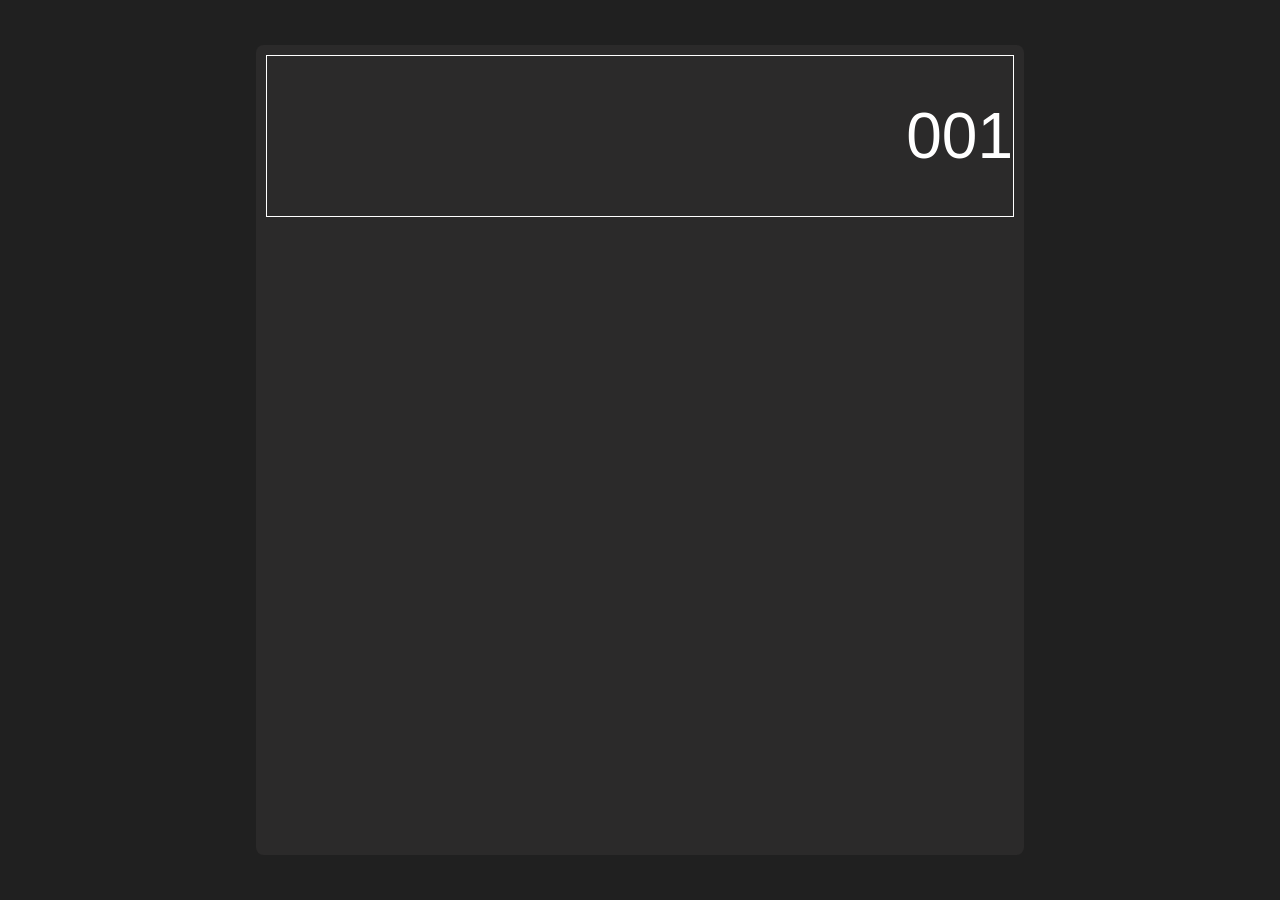
==== css.html @ 497517ca "Adição do CSS Inicial Criei uma página teste chamada 'css.html' para começar o esboço da estilização" ====
<!DOCTYPE html>
<html lang="pt-br">
<head>
    <meta charset="UTF-8">
    <meta name="viewport" content="width=device-width, initial-scale=1.0">
    <title>Zequi's Machine</title>
    <link rel="stylesheet" href="Assets/css/style.css">
</head>
<body>
    <div class="container">
        <div class="result">
            <h1>001</h1>
        </div>
    </div>
</body>
</html>
---- Assets/css/style.css ----
body,
html {
  display: flex;
  align-items: center;
  justify-content: center;
  height: 100%;
  width: 100%;
  margin: 0;
  padding: 0;
  background-color: #202020;
  font-family: "Segoe UI", sans-serif;
  color: white;
}

.container {
  box-sizing: border-box;
  width: 60%;
  height: 90%;
  padding: 10px;
  background-color: #2b2a2a;
  border-radius: 1%;
}

.container .result {
  display: flex;
  justify-content: flex-end;
  border: 1px solid white;
}

.container .result h1 {
  font-size: 64px;
  font-weight: 300;
}
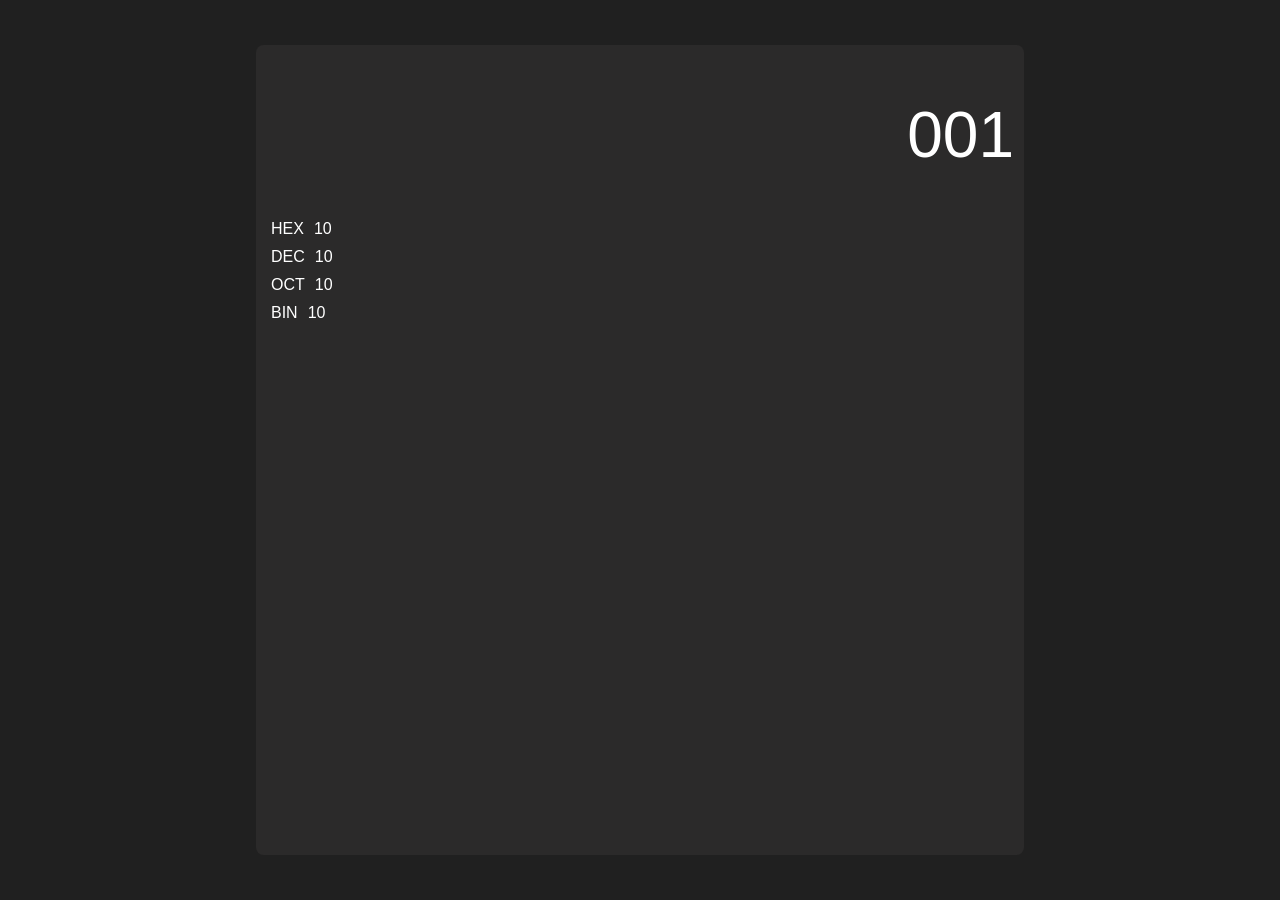
==== commit 5836e21b: "Adição da sessão de resultados Adicionei uma sessão para o usuário selecionar a base a ser convertid" ====
--- a/css.html
+++ b/css.html
@@ -1,16 +1,35 @@
-<!DOCTYPE html>
+<!doctype html>
 <html lang="pt-br">
-<head>
-    <meta charset="UTF-8">
-    <meta name="viewport" content="width=device-width, initial-scale=1.0">
+  <head>
+    <meta charset="UTF-8" />
+    <meta name="viewport" content="width=device-width, initial-scale=1.0" />
     <title>Zequi's Machine</title>
-    <link rel="stylesheet" href="Assets/css/style.css">
-</head>
-<body>
+    <link rel="stylesheet" href="Assets/css/style.css" />
+  </head>
+  <body>
     <div class="container">
+      <div class="input">
+        <h1>001</h1>
+      </div>
+      <div class="results">
         <div class="result">
-            <h1>001</h1>
+          <span>HEX</span> 
+          <div class="hex">10</div>
         </div>
+        <div class="result">
+          <span>DEC</span>
+          <div class="dec">10</div>
+        </div>
+        <div class="result">
+          <span>OCT</span>
+          <div class="oct">10</div>
+        </div>
+        <div class="result">
+          <span>BIN</span>
+          <div class="bin">10</div>
+        </div>
+      </div>
     </div>
-</body>
-</html>+  </body>
+</html>
+<script src="Assets/js/script.js"></script>
--- a/Assets/css/style.css
+++ b/Assets/css/style.css
@@ -13,6 +13,8 @@
 }
 
 .container {
+  display: flex;
+  flex-direction: column;
   box-sizing: border-box;
   width: 60%;
   height: 90%;
@@ -21,13 +23,30 @@
   border-radius: 1%;
 }
 
-.container .result {
+.container .input {
   display: flex;
   justify-content: flex-end;
-  border: 1px solid white;
 }
 
-.container .result h1 {
+.container .input h1 {
   font-size: 64px;
   font-weight: 300;
 }
+
+.result {
+  display: flex;
+  padding: 5px;
+}
+
+.result:hover {
+  background-color: #3d3c3c;
+  border-radius: 2px;
+}
+
+.result.active{
+    border-left: 5px solid salmon;
+}
+
+.result span {
+  margin-right: 10px;
+}
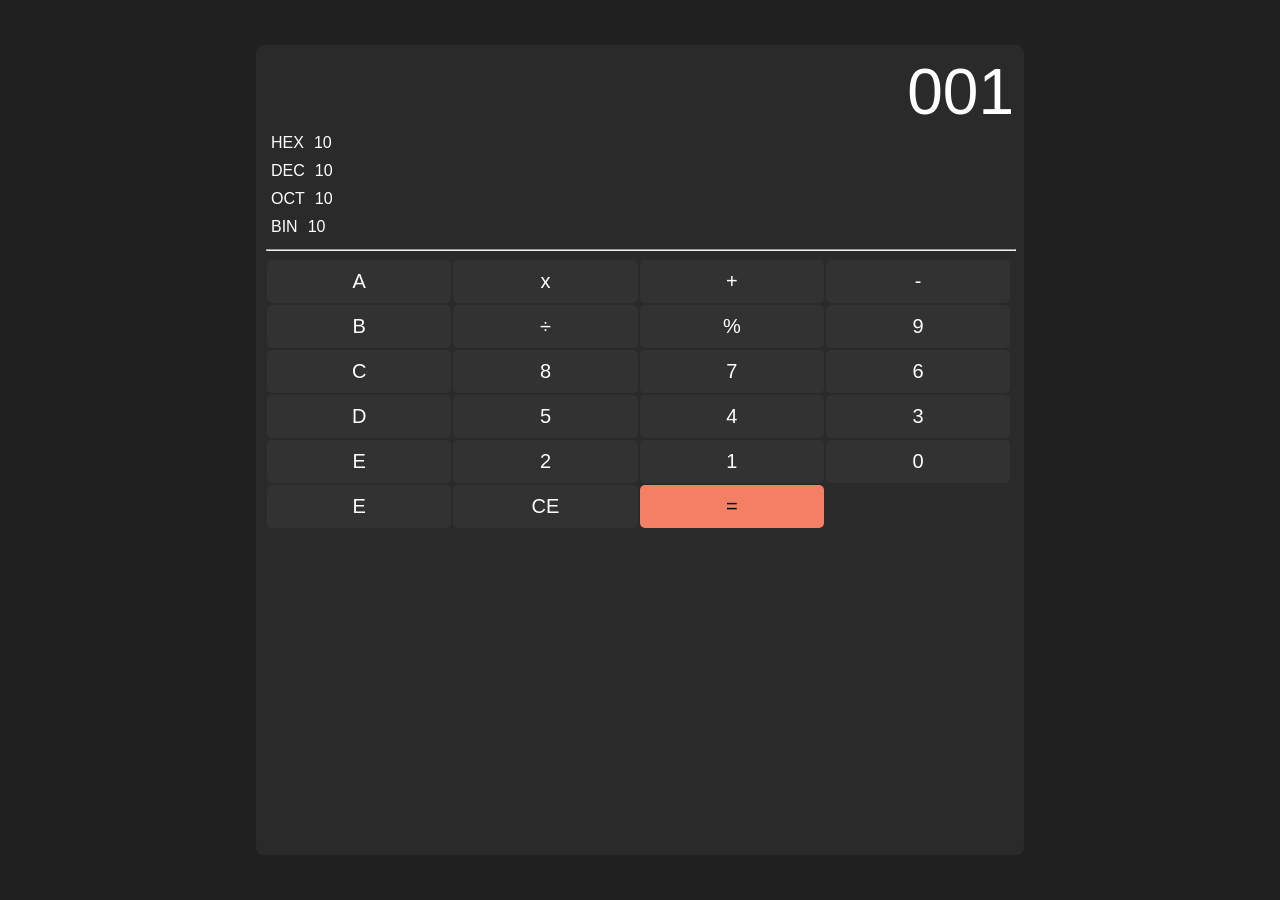
==== commit bad83368: "Adição das opções de operadores Adicionei uma sessão contendo os principais operadores aritméticos e" ====
--- a/css.html
+++ b/css.html
@@ -29,6 +29,32 @@
           <div class="bin">10</div>
         </div>
       </div>
+      <hr>
+      <div class="operations">
+        <div class="operator"><span>A</span></div>
+        <div class="operator"><span>x</span></div>
+        <div class="operator"><span>+</span></div>
+        <div class="operator"><span>-</span></div>
+        <div class="operator"><span>B</span></div>
+        <div class="operator"><span>÷</span></div>
+        <div class="operator"><span>%</span></div>
+        <div class="operator"><span>9</span></div>
+        <div class="operator"><span>C</span></div>
+        <div class="operator"><span>8</span></div>
+        <div class="operator"><span>7</span></div>
+        <div class="operator"><span>6</span></div>
+        <div class="operator"><span>D</span></div>
+        <div class="operator"><span>5</span></div>
+        <div class="operator"><span>4</span></div>
+        <div class="operator"><span>3</span></div> 
+        <div class="operator"><span>E</span></div>
+        <div class="operator"><span>2</span></div>
+        <div class="operator"><span>1</span></div>
+        <div class="operator"><span>0</span></div>
+        <div class="operator"><span>E</span></div>
+        <div class="operator"><span>CE</span></div>
+        <div class="operator equal"><span>=</span></div>
+      </div>
     </div>
   </body>
 </html>
--- a/Assets/css/style.css
+++ b/Assets/css/style.css
@@ -26,9 +26,11 @@
 .container .input {
   display: flex;
   justify-content: flex-end;
+  box-sizing: border-box;
 }
 
 .container .input h1 {
+  margin: 0px;
   font-size: 64px;
   font-weight: 300;
 }
@@ -43,10 +45,44 @@
   border-radius: 2px;
 }
 
-.result.active{
-    border-left: 5px solid salmon;
+.result.active {
+  border-left: 5px solid salmon;
 }
 
 .result span {
   margin-right: 10px;
 }
+
+hr {
+  width: 100%;
+}
+
+.operations {
+  display: flex;
+  flex-wrap: wrap;
+  margin-right: -20px;
+}
+
+.operator {
+  box-sizing: border-box;
+  width: 24%;
+  text-align: center;
+  padding: 10px 0px;
+  margin: 1px;
+  font-size: 20px;
+  background-color: #333232;
+  border-radius: 5px;
+}
+
+.operator:hover {
+  background-color: #3d3c3c;
+}
+
+.operator.equal{
+  background-color: #F38064;
+  color: black;
+}
+
+.operator.equal:hover{
+  background-color: #f17758;
+}
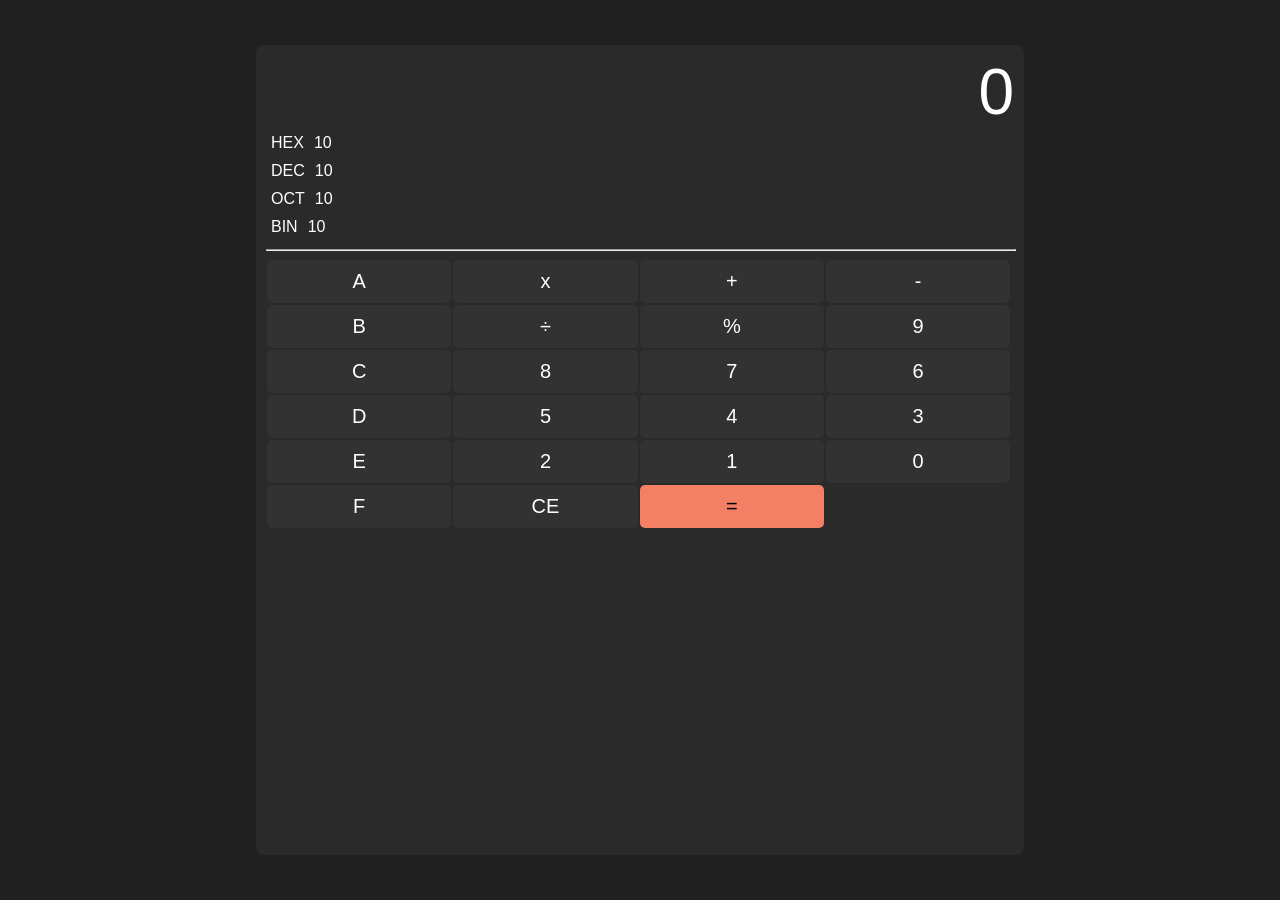
==== commit f4b1b5a6: "Adição da funcionalidade de digitar números Agora o usuário consegue inserir números na input atravé" ====
--- a/css.html
+++ b/css.html
@@ -9,11 +9,11 @@
   <body>
     <div class="container">
       <div class="input">
-        <h1>001</h1>
+        <h1 id="input_number">0</h1>
       </div>
       <div class="results">
         <div class="result">
-          <span>HEX</span> 
+          <span>HEX</span>
           <div class="hex">10</div>
         </div>
         <div class="result">
@@ -29,31 +29,31 @@
           <div class="bin">10</div>
         </div>
       </div>
-      <hr>
+      <hr />
       <div class="operations">
-        <div class="operator"><span>A</span></div>
-        <div class="operator"><span>x</span></div>
-        <div class="operator"><span>+</span></div>
-        <div class="operator"><span>-</span></div>
-        <div class="operator"><span>B</span></div>
-        <div class="operator"><span>÷</span></div>
-        <div class="operator"><span>%</span></div>
-        <div class="operator"><span>9</span></div>
-        <div class="operator"><span>C</span></div>
-        <div class="operator"><span>8</span></div>
-        <div class="operator"><span>7</span></div>
-        <div class="operator"><span>6</span></div>
-        <div class="operator"><span>D</span></div>
-        <div class="operator"><span>5</span></div>
-        <div class="operator"><span>4</span></div>
-        <div class="operator"><span>3</span></div> 
-        <div class="operator"><span>E</span></div>
-        <div class="operator"><span>2</span></div>
-        <div class="operator"><span>1</span></div>
-        <div class="operator"><span>0</span></div>
-        <div class="operator"><span>E</span></div>
-        <div class="operator"><span>CE</span></div>
-        <div class="operator equal"><span>=</span></div>
+        <div class="operator" onclick="digitar('A')"><span>A</span></div>
+        <div class="operator" onclick="digitar('x')"><span>x</span></div>
+        <div class="operator" onclick="digitar('+')"><span>+</span></div>
+        <div class="operator" onclick="digitar('-')"><span>-</span></div>
+        <div class="operator" onclick="digitar('B')"><span>B</span></div>
+        <div class="operator" onclick="digitar('/')"><span>÷</span></div>
+        <div class="operator" onclick="digitar('%')"><span>%</span></div>
+        <div class="operator" onclick="digitar(9)"><span>9</span></div>
+        <div class="operator" onclick="digitar('C')"><span>C</span></div>
+        <div class="operator" onclick="digitar(8)"><span>8</span></div>
+        <div class="operator" onclick="digitar(7)"><span>7</span></div>
+        <div class="operator" onclick="digitar(6)"><span>6</span></div>
+        <div class="operator" onclick="digitar('D')"><span>D</span></div>
+        <div class="operator" onclick="digitar(5)"><span>5</span></div>
+        <div class="operator" onclick="digitar(4)"><span>4</span></div>
+        <div class="operator" onclick="digitar(3)"><span>3</span></div>
+        <div class="operator" onclick="digitar('E')"><span>E</span></div>
+        <div class="operator" onclick="digitar(2)"><span>2</span></div>
+        <div class="operator" onclick="digitar(1)"><span>1</span></div>
+        <div class="operator" onclick="digitar(0)"><span>0</span></div>
+        <div class="operator" onclick="digitar('F')"><span>F</span></div>
+        <div class="operator" onclick="digitar('CE')"><span>CE</span></div>
+        <div class="operator equal" onclick="digitar('=')"><span>=</span></div>
       </div>
     </div>
   </body>
--- a/Assets/css/style.css
+++ b/Assets/css/style.css
@@ -38,6 +38,7 @@
 .result {
   display: flex;
   padding: 5px;
+  cursor: pointer;
 }
 
 .result:hover {
@@ -61,6 +62,7 @@
   display: flex;
   flex-wrap: wrap;
   margin-right: -20px;
+  cursor: pointer;
 }
 
 .operator {
@@ -78,6 +80,10 @@
   background-color: #3d3c3c;
 }
 
+.operator:active{
+  background-color: #464545;
+}
+
 .operator.equal{
   background-color: #F38064;
   color: black;
